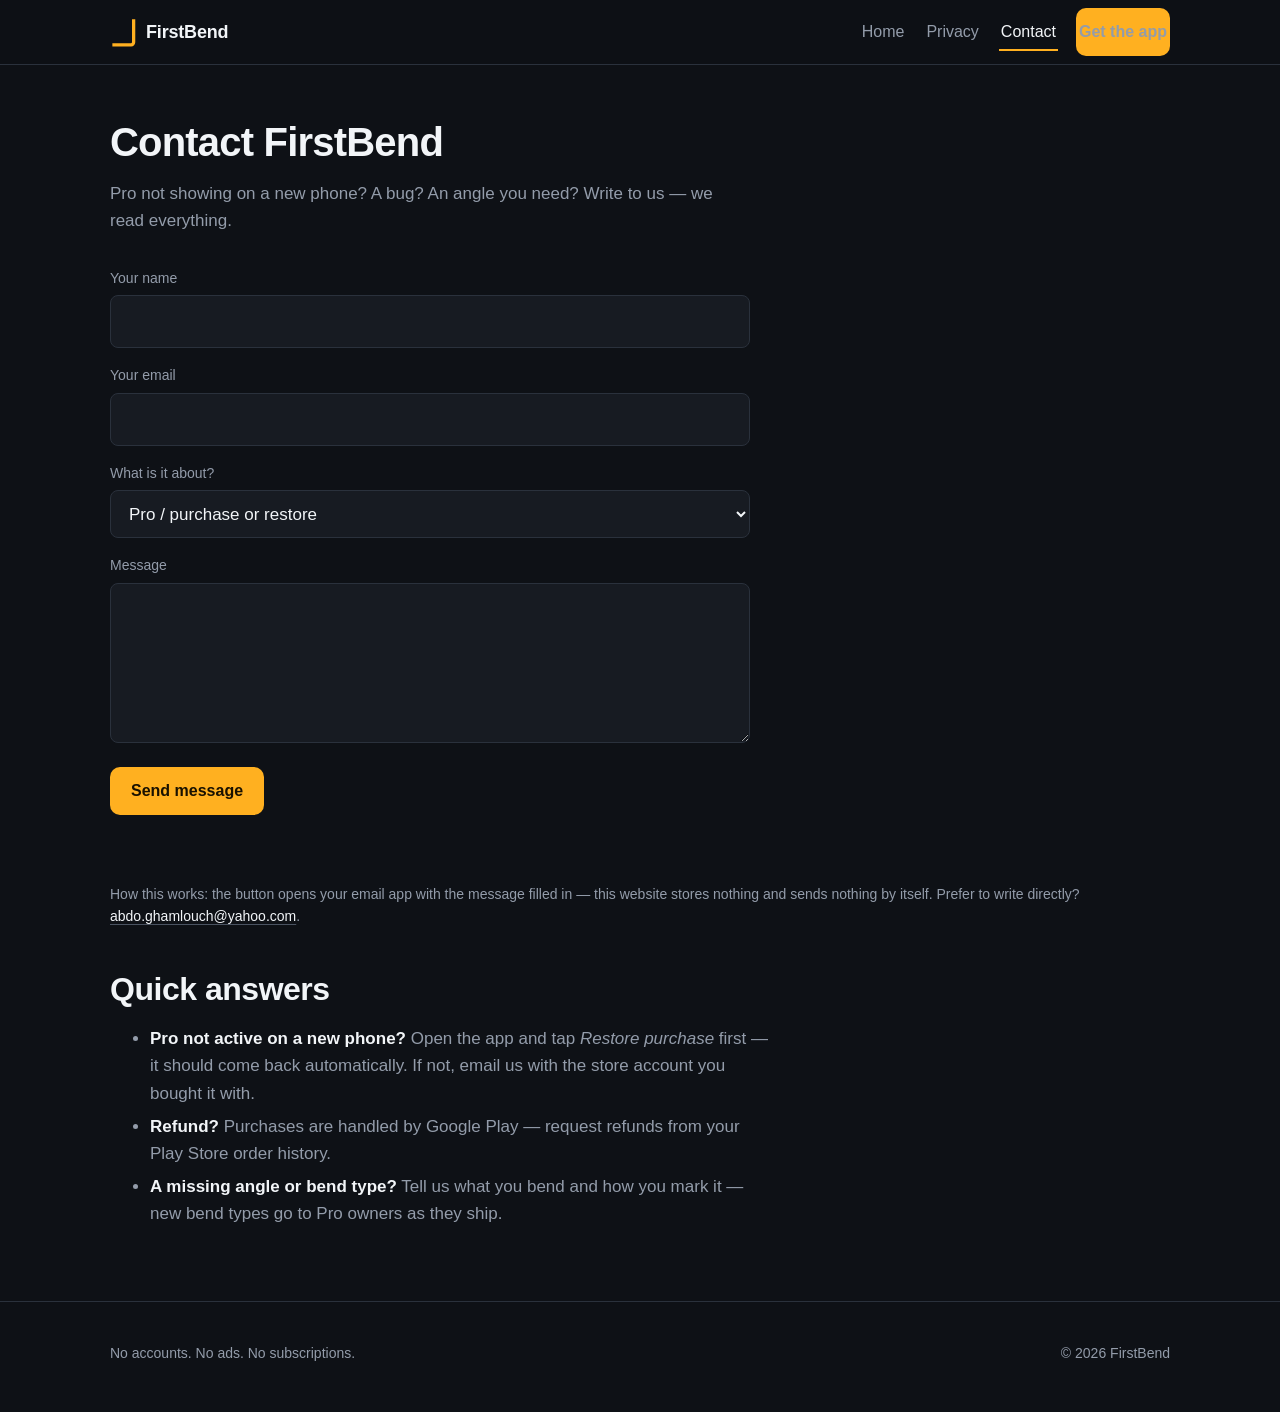
==== contact.html @ acd23f1f "FirstBend website: home, privacy policy, contact" ====
<!doctype html>
<html lang="en">
<head>
<meta charset="utf-8">
<meta name="viewport" content="width=device-width, initial-scale=1">
<title>Contact — FirstBend</title>
<meta name="description" content="Contact FirstBend: purchase and restore help, bug reports, and suggestions.">
<meta name="theme-color" content="#0E1116">
<link rel="icon" type="image/png" href="assets/icon-512.png">
<link rel="apple-touch-icon" href="assets/icon-1024.png">
<link rel="stylesheet" href="assets/style.css">
</head>
<body>
<a class="skip" href="#main">Skip to content</a>

<header class="site">
  <div class="wrap bar">
    <a class="brand" href="index.html">
      <svg width="26" height="30" viewBox="-12 -12 141 165" aria-hidden="true" focusable="false"><path d="M 0 141 L 103.5 141 A 13.5 13.5 0 0 0 117 127.5 L 117 0" fill="none" stroke="#FFB020" stroke-width="18"/></svg>
      <span>FirstBend</span>
    </a>
    <nav class="main" aria-label="Main">
      <a href="index.html">Home</a>
      <a href="privacy.html">Privacy</a>
      <a href="contact.html" aria-current="page">Contact</a>
      <a class="btn btn-primary" href="https://play.google.com/store/apps/details?id=com.firstbend.calculator">Get the app</a>
    </nav>
  </div>
</header>

<main id="main">
  <section style="border-top:0">
    <div class="wrap">
      <h1 style="font-size:clamp(28px,4vw,40px)">Contact FirstBend</h1>
      <p class="sub">Pro not showing on a new phone? A bug? An angle you need? Write to us — we read everything.</p>

      <form class="contact" id="contact-form" data-mailto="abdo.ghamlouch@yahoo.com" novalidate>
        <div>
          <label for="name">Your name</label>
          <input id="name" name="name" type="text" autocomplete="name" required>
        </div>
        <div>
          <label for="email">Your email</label>
          <input id="email" name="email" type="email" autocomplete="email" inputmode="email" required>
        </div>
        <div>
          <label for="topic">What is it about?</label>
          <select id="topic" name="topic">
            <option>Pro / purchase or restore</option>
            <option>Bug report</option>
            <option>Suggestion</option>
            <option>Something else</option>
          </select>
        </div>
        <div>
          <label for="message">Message</label>
          <textarea id="message" name="message" required></textarea>
        </div>
        <div>
          <button class="btn btn-primary" type="submit">Send message</button>
        </div>
        <p class="status" id="form-status" role="status" aria-live="polite"></p>
      </form>

      <p class="formnote">How this works: the button opens your email app with the message filled in — this website stores nothing and sends nothing by itself. Prefer to write directly? <a href="mailto:abdo.ghamlouch@yahoo.com">abdo.ghamlouch@yahoo.com</a>.</p>

      <h2 style="margin-top:44px">Quick answers</h2>
      <ul class="prose" style="color:var(--muted)">
        <li><strong style="color:var(--ink)">Pro not active on a new phone?</strong> Open the app and tap <em>Restore purchase</em> first — it should come back automatically. If not, email us with the store account you bought it with.</li>
        <li><strong style="color:var(--ink)">Refund?</strong> Purchases are handled by Google Play — request refunds from your Play Store order history.</li>
        <li><strong style="color:var(--ink)">A missing angle or bend type?</strong> Tell us what you bend and how you mark it — new bend types go to Pro owners as they ship.</li>
      </ul>
    </div>
  </section>
</main>

<footer>
  <div class="wrap">
    <div class="rule" style="margin-top:0;border-top:0;padding-top:0">
      <span>No accounts. No ads. No subscriptions.</span>
      <span>© 2026 FirstBend</span>
    </div>
  </div>
</footer>

<script src="assets/app.js"></script>
</body>
</html>
---- assets/style.css ----
/* FirstBend site — tokens mirror the app's FieldColors (firstbend/lib/theme.dart).
   Amber is the answer colour and the primary action, never decoration. */
:root{
  --bg:#0E1116; --surface:#171B22; --raised:#1F252E;
  --line:#2A313C; --ink:#F2F5F8; --muted:#939CAA;
  --amber:#FFB020; --amber-edge:#C98510; --amber-ink:#191100;
  --focus:#6FA8FF;
  --radius:12px; --radius-sm:8px;
  --mono:ui-monospace,"Cascadia Mono",Consolas,"Liberation Mono",monospace;
}
*,*::before,*::after{box-sizing:border-box}
body{margin:0;background:var(--bg);color:var(--ink);
  font:17px/1.6 Inter,"Segoe UI",Roboto,Arial,sans-serif;
  -webkit-font-smoothing:antialiased}
img{display:block;max-width:100%;height:auto}
a{color:var(--ink);text-decoration:underline;text-decoration-thickness:1px;
  text-underline-offset:3px;text-decoration-color:#4A5361}
a:hover{text-decoration-color:var(--amber)}
:focus-visible{outline:2px solid var(--focus);outline-offset:2px;border-radius:4px}
.wrap{max-width:1100px;margin:0 auto;padding:0 20px}
.skip{position:absolute;left:-9999px}
.skip:focus{left:12px;top:12px;background:var(--surface);padding:10px 14px;
  border:1px solid var(--line);border-radius:var(--radius-sm);z-index:50;text-decoration:none}

/* header */
header.site{position:sticky;top:0;z-index:20;background:rgba(14,17,22,.96);
  border-bottom:1px solid var(--line)}
.bar{display:flex;align-items:center;gap:16px;min-height:64px}
.brand{display:flex;align-items:center;gap:10px;text-decoration:none;
  font-weight:700;letter-spacing:-.01em;font-size:18px;flex:none}
nav.main{margin-left:auto;display:flex;align-items:center;gap:18px;flex-wrap:wrap;justify-content:flex-end}
nav.main>a{text-decoration:none;color:var(--muted);font-size:16px;padding:6px 2px}
nav.main>a:hover{color:var(--ink)}
nav.main>a[aria-current="page"]{color:var(--ink);box-shadow:inset 0 -2px 0 var(--amber)}
nav.main .btn{display:none}
@media(min-width:760px){nav.main .btn{display:inline-flex}}

/* buttons */
.btn{display:inline-flex;align-items:center;justify-content:center;gap:10px;
  min-height:48px;padding:0 20px;border-radius:10px;font-weight:600;
  font-size:16px;text-decoration:none;border:1px solid transparent;cursor:pointer;
  transition:background-color 140ms ease-out,border-color 140ms ease-out}
.btn-primary{background:var(--amber);color:var(--amber-ink)}
.btn-primary:hover{background:#FFBE45}
.btn-primary:active{background:#EFA213}
.btn-ghost{border-color:var(--line);color:var(--ink)}
.btn-ghost:hover{border-color:#3B4552;background:var(--surface)}
.btn svg{flex:none}

/* hero */
.hero{padding:64px 0 56px}
.hero-grid{display:grid;gap:36px;align-items:center}
@media(min-width:900px){.hero-grid{grid-template-columns:6fr 5fr}}
h1{font-size:clamp(32px,5.2vw,52px);line-height:1.08;letter-spacing:-.02em;
  margin:0 0 16px;font-weight:700}
.lede{color:var(--muted);font-size:19px;max-width:54ch;margin:0 0 28px}
.cta-row{display:flex;flex-wrap:wrap;gap:12px;align-items:center}
.note{margin:16px 0 0;color:var(--muted);font-size:14px;line-height:1.5}

/* answer card */
.card{background:var(--surface);border:1px solid var(--line);
  border-radius:var(--radius);padding:20px}
.rows{display:grid;gap:0;margin:0 0 16px;font-size:15px;color:var(--muted)}
.row{display:flex;justify-content:space-between;gap:16px;padding:10px 0;
  border-bottom:1px solid var(--line)}
.row:last-child{border-bottom:0;padding-bottom:0}
.row:first-child{padding-top:0}
.row b{color:var(--ink);font-family:var(--mono);font-weight:600}
.answer{background:var(--raised);border:1px solid var(--line);
  border-radius:var(--radius-sm);padding:18px}
.answer .label{font-size:12px;letter-spacing:.08em;text-transform:uppercase;color:var(--muted)}
.answer .value{font-family:var(--mono);font-weight:700;color:var(--amber);
  font-size:clamp(40px,8vw,56px);line-height:1.05;margin:8px 0 4px}
.answer .sub{color:var(--muted);font-size:14px}

/* sections */
section{padding:56px 0;border-top:1px solid var(--line)}
h2{font-size:clamp(24px,3.4vw,32px);line-height:1.15;letter-spacing:-.015em;
  margin:0 0 12px;font-weight:700}
.sub{color:var(--muted);max-width:64ch;margin:0 0 32px}

/* steps */
.steps{list-style:none;counter-reset:s;margin:0;padding:0;display:grid;gap:24px}
@media(min-width:760px){.steps{grid-template-columns:repeat(3,1fr)}}
.step{counter-increment:s;border-top:2px solid var(--line);padding-top:16px}
.step::before{content:"0" counter(s);display:block;font-family:var(--mono);
  font-size:14px;color:var(--muted);margin-bottom:8px}
.step h3{margin:0 0 6px;font-size:19px}
.step p{margin:0;color:var(--muted)}

/* features */
.features{display:grid;gap:24px 32px}
@media(min-width:760px){.features{grid-template-columns:repeat(3,1fr)}}
.feature{border-top:1px solid var(--line);padding-top:14px}
.feature h3{margin:0 0 6px;font-size:17px}
.feature p{margin:0;color:var(--muted);font-size:16px}

/* screenshots */
.shots{display:grid;gap:28px}
@media(min-width:760px){.shots{grid-template-columns:repeat(2,1fr);max-width:640px}}
figure{margin:0}
figure img{border:1px solid var(--line);border-radius:var(--radius);
  background:var(--surface);width:100%}
figcaption{color:var(--muted);font-size:14px;margin-top:10px}

/* pricing */
.plans{display:grid;gap:24px}
@media(min-width:760px){.plans{grid-template-columns:repeat(2,1fr)}}
.plan{background:var(--surface);border:1px solid var(--line);
  border-radius:var(--radius);padding:24px}
.plan.pro{border-color:var(--amber-edge)}
.plan h3{margin:0;font-size:22px}
.price{font-family:var(--mono);font-size:26px;margin:8px 0 16px}
.plan ul{margin:0;padding-left:20px;color:var(--muted)}
.plan li{margin:6px 0}
.tag{display:inline-block;font-size:12px;letter-spacing:.08em;text-transform:uppercase;
  border:1px solid var(--amber-edge);color:var(--amber);border-radius:999px;
  padding:2px 10px;margin-bottom:12px}

/* closing band */
.final{background:var(--raised);border:1px solid var(--line);
  border-radius:var(--radius);padding:28px;display:grid;gap:18px}
@media(min-width:760px){.final{grid-template-columns:1fr auto;align-items:center}}

/* prose */
.prose{max-width:70ch}
.prose h2{margin:40px 0 12px;font-size:24px}
.prose h2:first-child{margin-top:0}
.prose ul{padding-left:20px;color:var(--muted)}
.prose li{margin:6px 0}
.meta{color:var(--muted);font-size:14px}

/* contact form */
form.contact{display:grid;gap:16px;max-width:640px;margin:0 0 28px}
label{display:block;font-size:14px;color:var(--muted);margin-bottom:6px}
input,select,textarea{width:100%;background:var(--surface);border:1px solid var(--line);
  color:var(--ink);border-radius:var(--radius-sm);padding:12px 14px;font:inherit;
  min-height:48px}
textarea{min-height:160px;resize:vertical}
input:focus,select:focus,textarea:focus{outline:2px solid var(--focus);
  outline-offset:1px;border-color:transparent}
.formnote{color:var(--muted);font-size:14px}
.status{color:var(--ink);font-size:15px;min-height:24px;margin:0}

/* footer */
footer{border-top:1px solid var(--line);padding:40px 0 48px;color:var(--muted);font-size:15px}
.foot-grid{display:grid;gap:28px}
@media(min-width:760px){.foot-grid{grid-template-columns:2fr 1fr 1fr}}
.foot-grid h4{margin:0 0 8px;color:var(--ink);font-size:15px}
.foot-grid a{display:block;color:var(--muted);text-decoration:none;padding:3px 0;word-break:break-all}
.foot-grid a:hover{color:var(--ink)}
.rule{margin-top:28px;border-top:1px solid var(--line);padding-top:18px;
  display:flex;flex-wrap:wrap;gap:8px 18px;justify-content:space-between;font-size:14px}

@media (prefers-reduced-motion: reduce){
  *{transition:none !important;animation:none !important;scroll-behavior:auto !important}
}
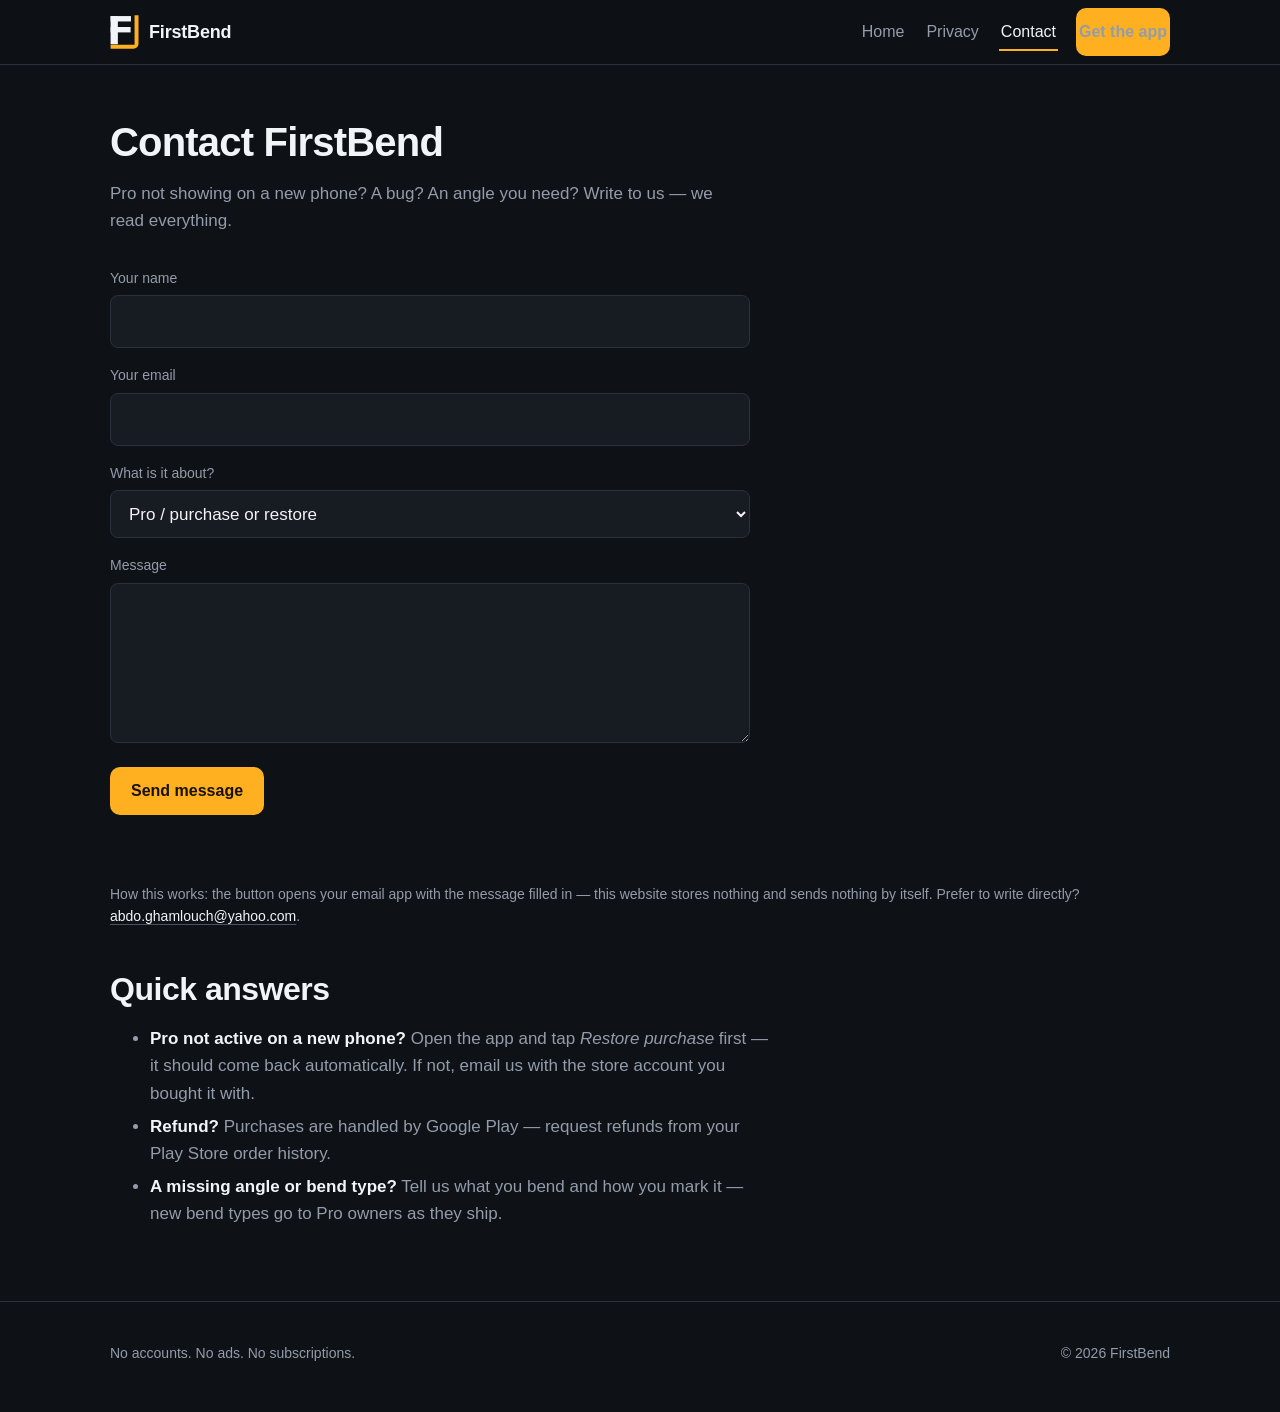
==== commit e6a6638f: "New FB monogram logo: header mark + app icons" ====
--- a/contact.html
+++ b/contact.html
@@ -16,7 +16,7 @@
 <header class="site">
   <div class="wrap bar">
     <a class="brand" href="index.html">
-      <svg width="26" height="30" viewBox="-12 -12 141 165" aria-hidden="true" focusable="false"><path d="M 0 141 L 103.5 141 A 13.5 13.5 0 0 0 117 127.5 L 117 0" fill="none" stroke="#FFB020" stroke-width="18"/></svg>
+      <svg width="29" height="34" viewBox="52 22 320 379" aria-hidden="true" focusable="false"><path d="M324 26H368V342A55 55 0 0 1 313 397H57V353H324Z" fill="#FFB020"/><rect x="57" y="34" width="81" height="314" fill="#F2F5F8"/><rect x="57" y="34" width="227" height="60" fill="#F2F5F8"/><rect x="57" y="156" width="223" height="60" fill="#F2F5F8"/></svg>
       <span>FirstBend</span>
     </a>
     <nav class="main" aria-label="Main">
